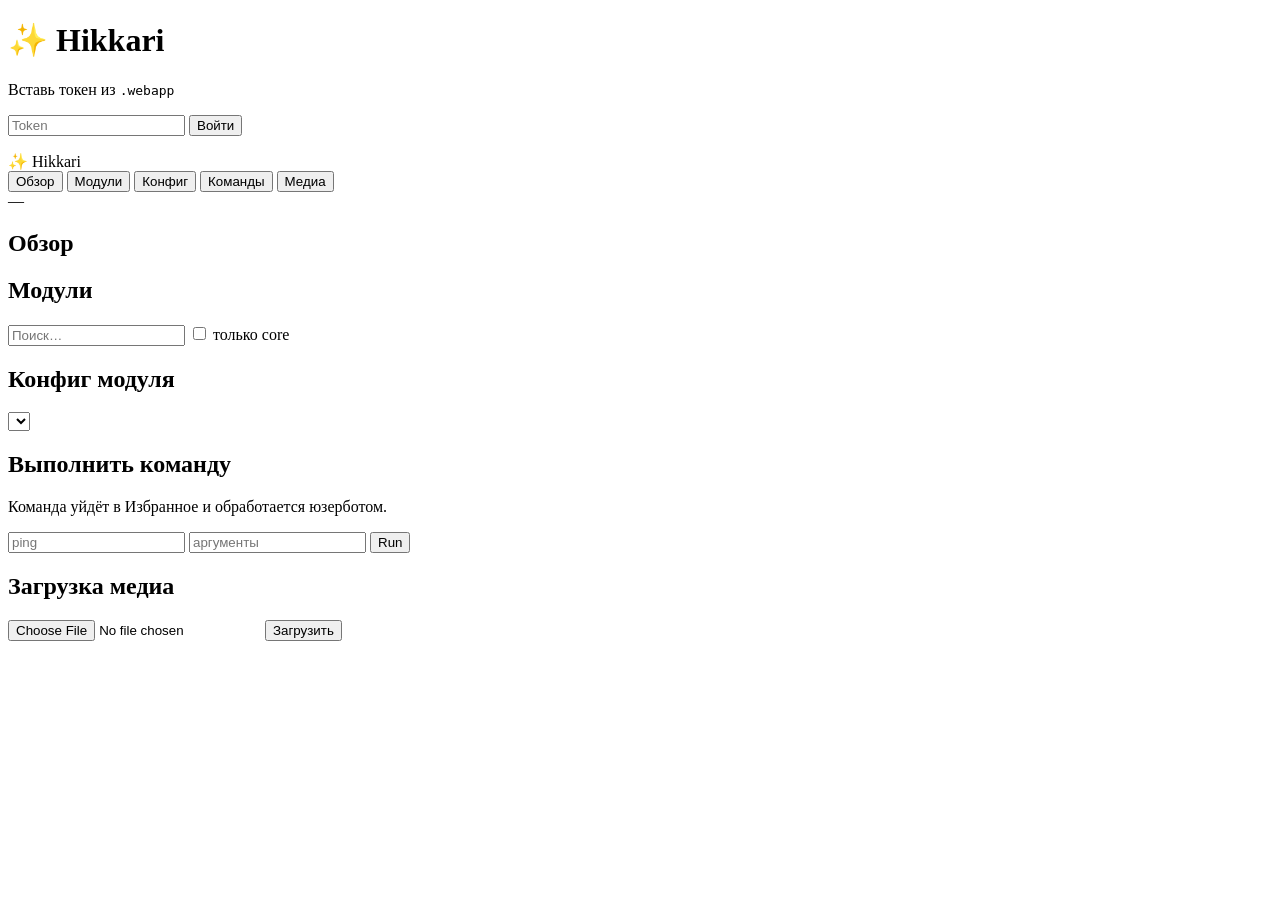
==== hikkari/webapp/static/index.html @ 8691ed08 "Add always-on Hikkari WebApp: configs, modules, commands, media; 1.0.52" ====
<!DOCTYPE html>
<html lang="ru">
<head>
  <meta charset="UTF-8" />
  <meta name="viewport" content="width=device-width, initial-scale=1, maximum-scale=1" />
  <title>Hikkari WebApp</title>
  <link rel="stylesheet" href="/static/app.css" />
</head>
<body>
  <div id="auth" class="panel auth">
    <div class="card">
      <h1>✨ Hikkari</h1>
      <p>Вставь токен из <code>.webapp</code></p>
      <input id="tokenInput" type="password" placeholder="Token" autocomplete="off" />
      <button id="authBtn" class="primary">Войти</button>
      <p id="authErr" class="err"></p>
    </div>
  </div>

  <div id="app" class="hidden">
    <aside class="sidebar">
      <div class="brand">✨ Hikkari</div>
      <nav>
        <button data-tab="dash" class="active">Обзор</button>
        <button data-tab="modules">Модули</button>
        <button data-tab="config">Конфиг</button>
        <button data-tab="run">Команды</button>
        <button data-tab="media">Медиа</button>
      </nav>
      <div class="side-foot" id="sideStatus">—</div>
    </aside>
    <main>
      <section id="tab-dash" class="tab active">
        <h2>Обзор</h2>
        <div class="grid" id="dashCards"></div>
      </section>
      <section id="tab-modules" class="tab">
        <h2>Модули</h2>
        <div class="toolbar">
          <input id="modFilter" placeholder="Поиск…" />
          <label><input type="checkbox" id="coreOnly" /> только core</label>
        </div>
        <div id="modList" class="list"></div>
      </section>
      <section id="tab-config" class="tab">
        <h2>Конфиг модуля</h2>
        <select id="cfgMod"></select>
        <div id="cfgOpts" class="list"></div>
      </section>
      <section id="tab-run" class="tab">
        <h2>Выполнить команду</h2>
        <p class="hint">Команда уйдёт в Избранное и обработается юзерботом.</p>
        <div class="row">
          <input id="cmdName" placeholder="ping" />
          <input id="cmdArgs" placeholder="аргументы" />
          <button id="cmdRun" class="primary">Run</button>
        </div>
        <pre id="cmdOut" class="log"></pre>
      </section>
      <section id="tab-media" class="tab">
        <h2>Загрузка медиа</h2>
        <input type="file" id="fileIn" />
        <button id="uploadBtn" class="primary">Загрузить</button>
        <pre id="upOut" class="log"></pre>
      </section>
    </main>
  </div>
  <script src="/static/app.js"></script>
</body>
</html>
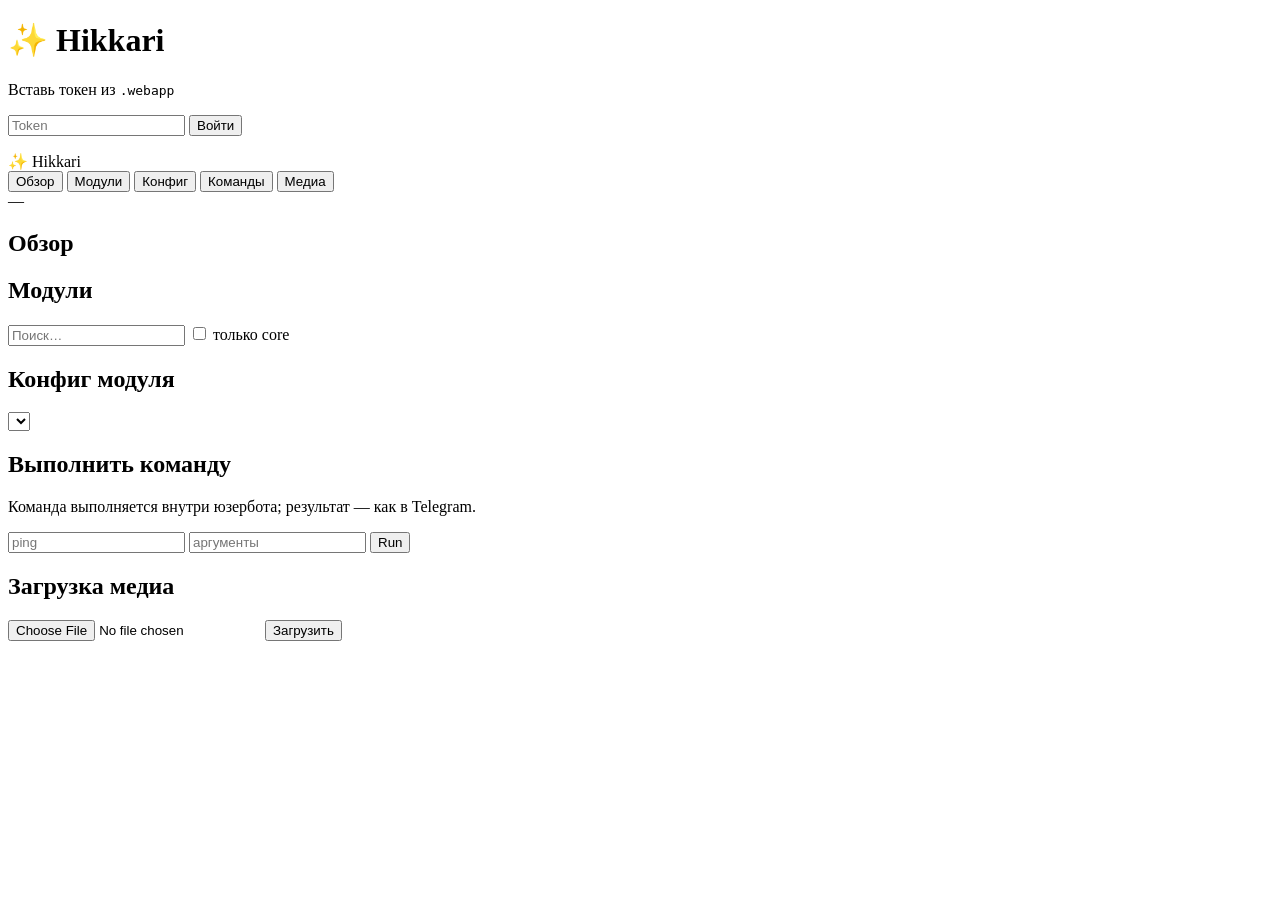
==== commit 29c1df9d: "WebApp: run commands in-process, return output, fix prefix; 1.0.56" ====
--- a/hikkari/webapp/static/index.html
+++ b/hikkari/webapp/static/index.html
@@ -49,7 +49,7 @@
       </section>
       <section id="tab-run" class="tab">
         <h2>Выполнить команду</h2>
-        <p class="hint">Команда уйдёт в Избранное и обработается юзерботом.</p>
+        <p class="hint">Команда выполняется внутри юзербота; результат — как в Telegram.</p>
         <div class="row">
           <input id="cmdName" placeholder="ping" />
           <input id="cmdArgs" placeholder="аргументы" />
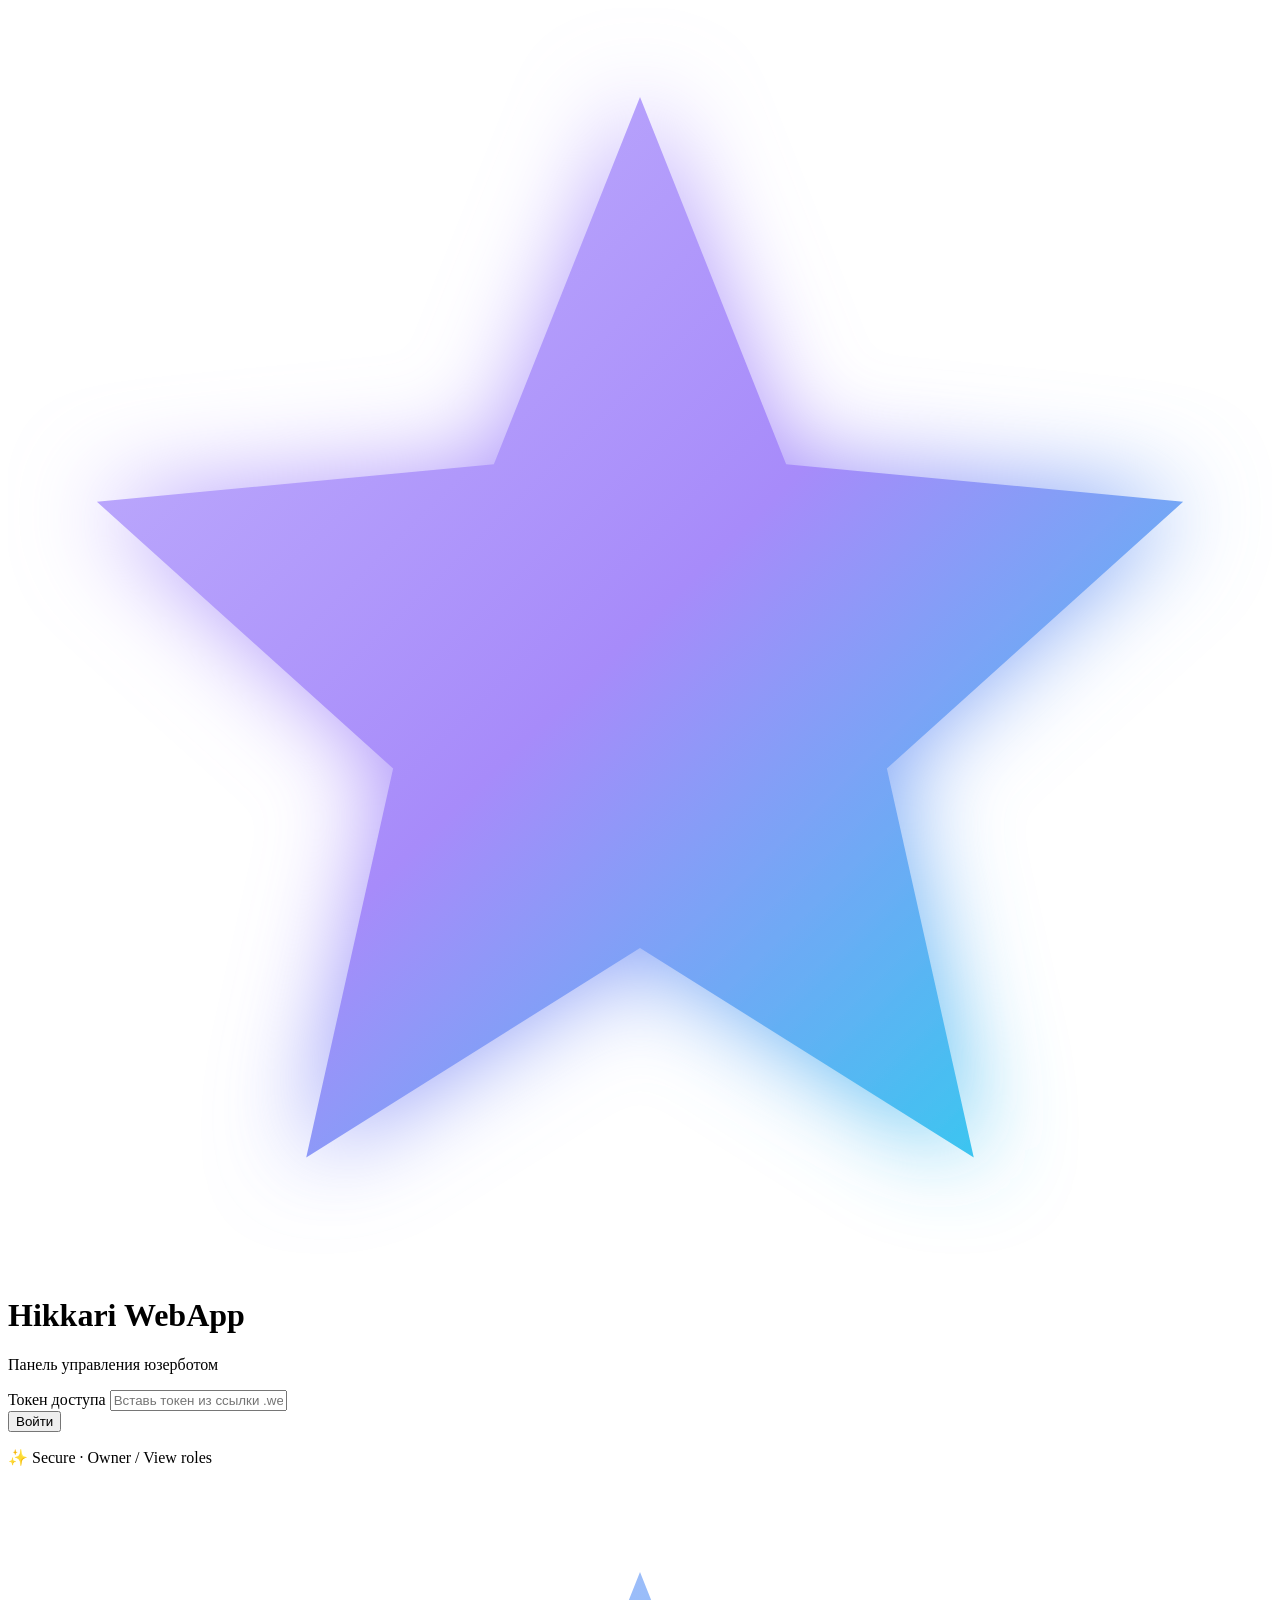
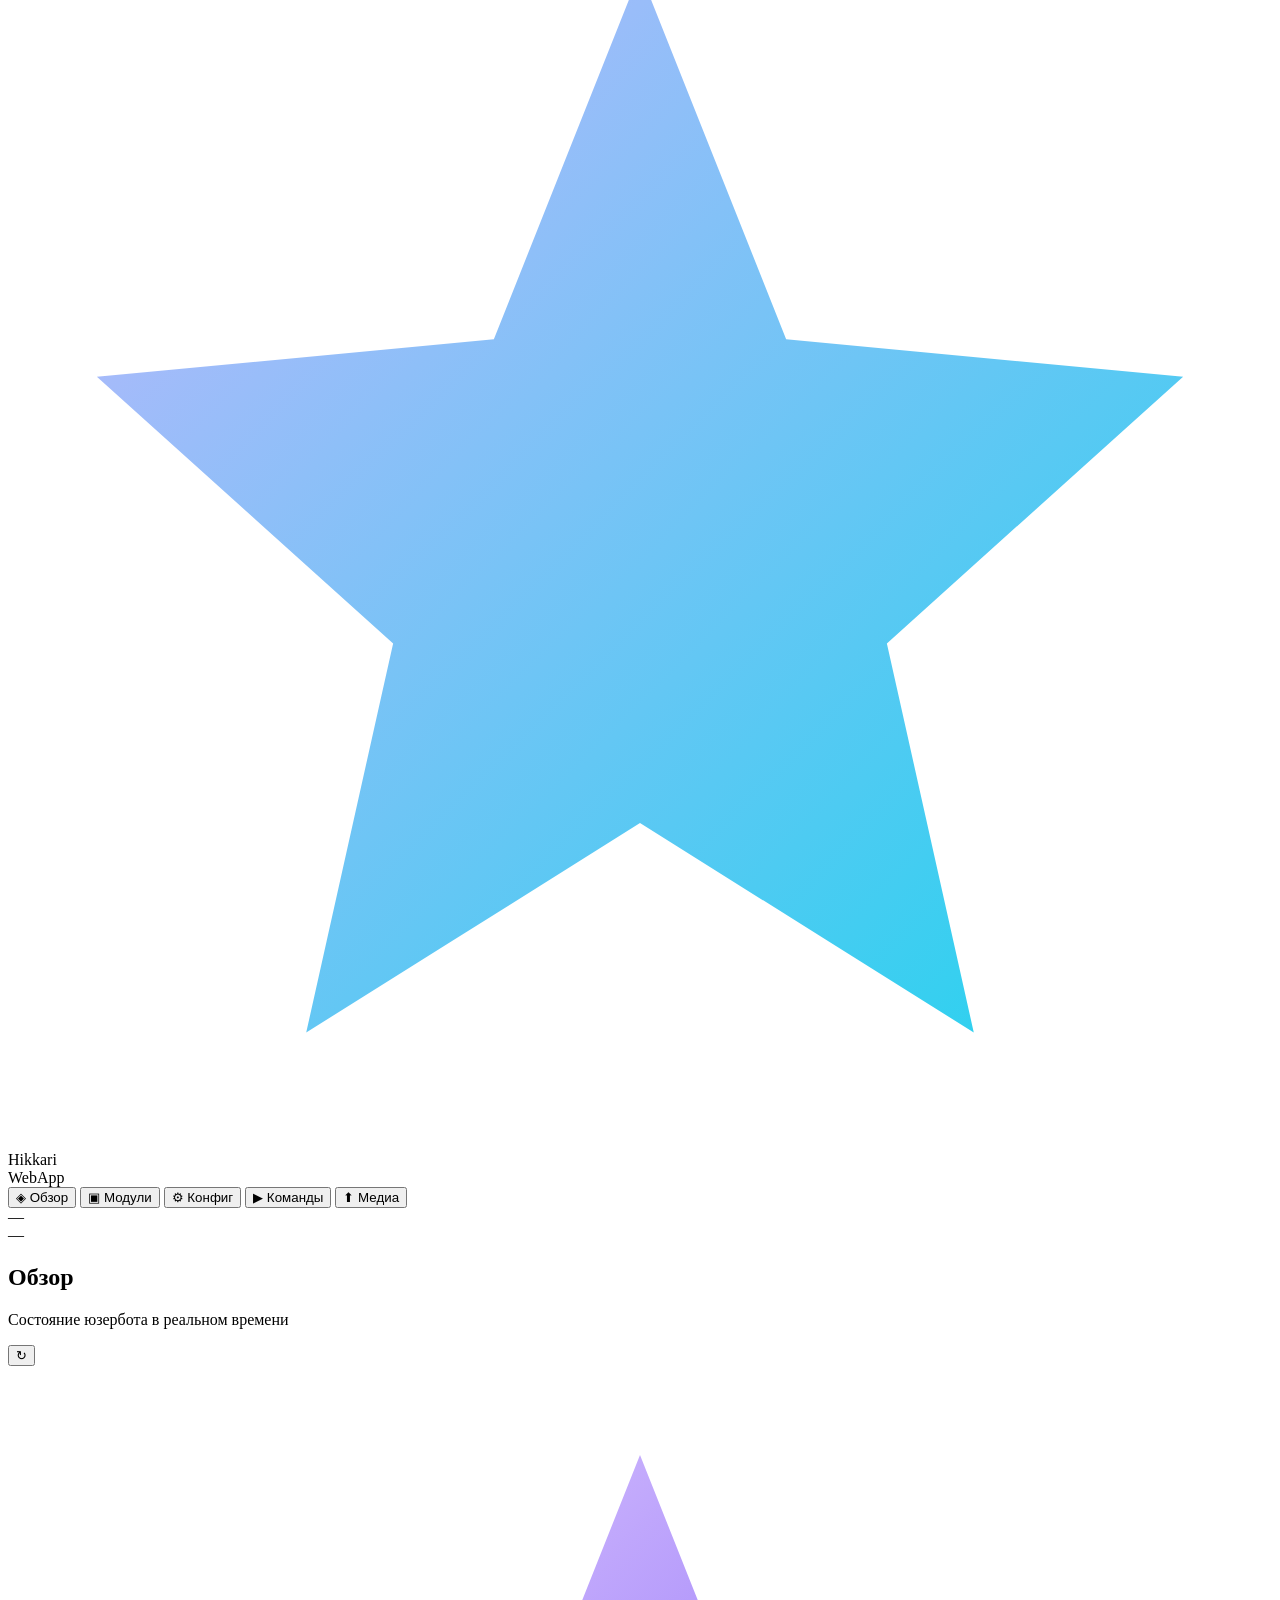
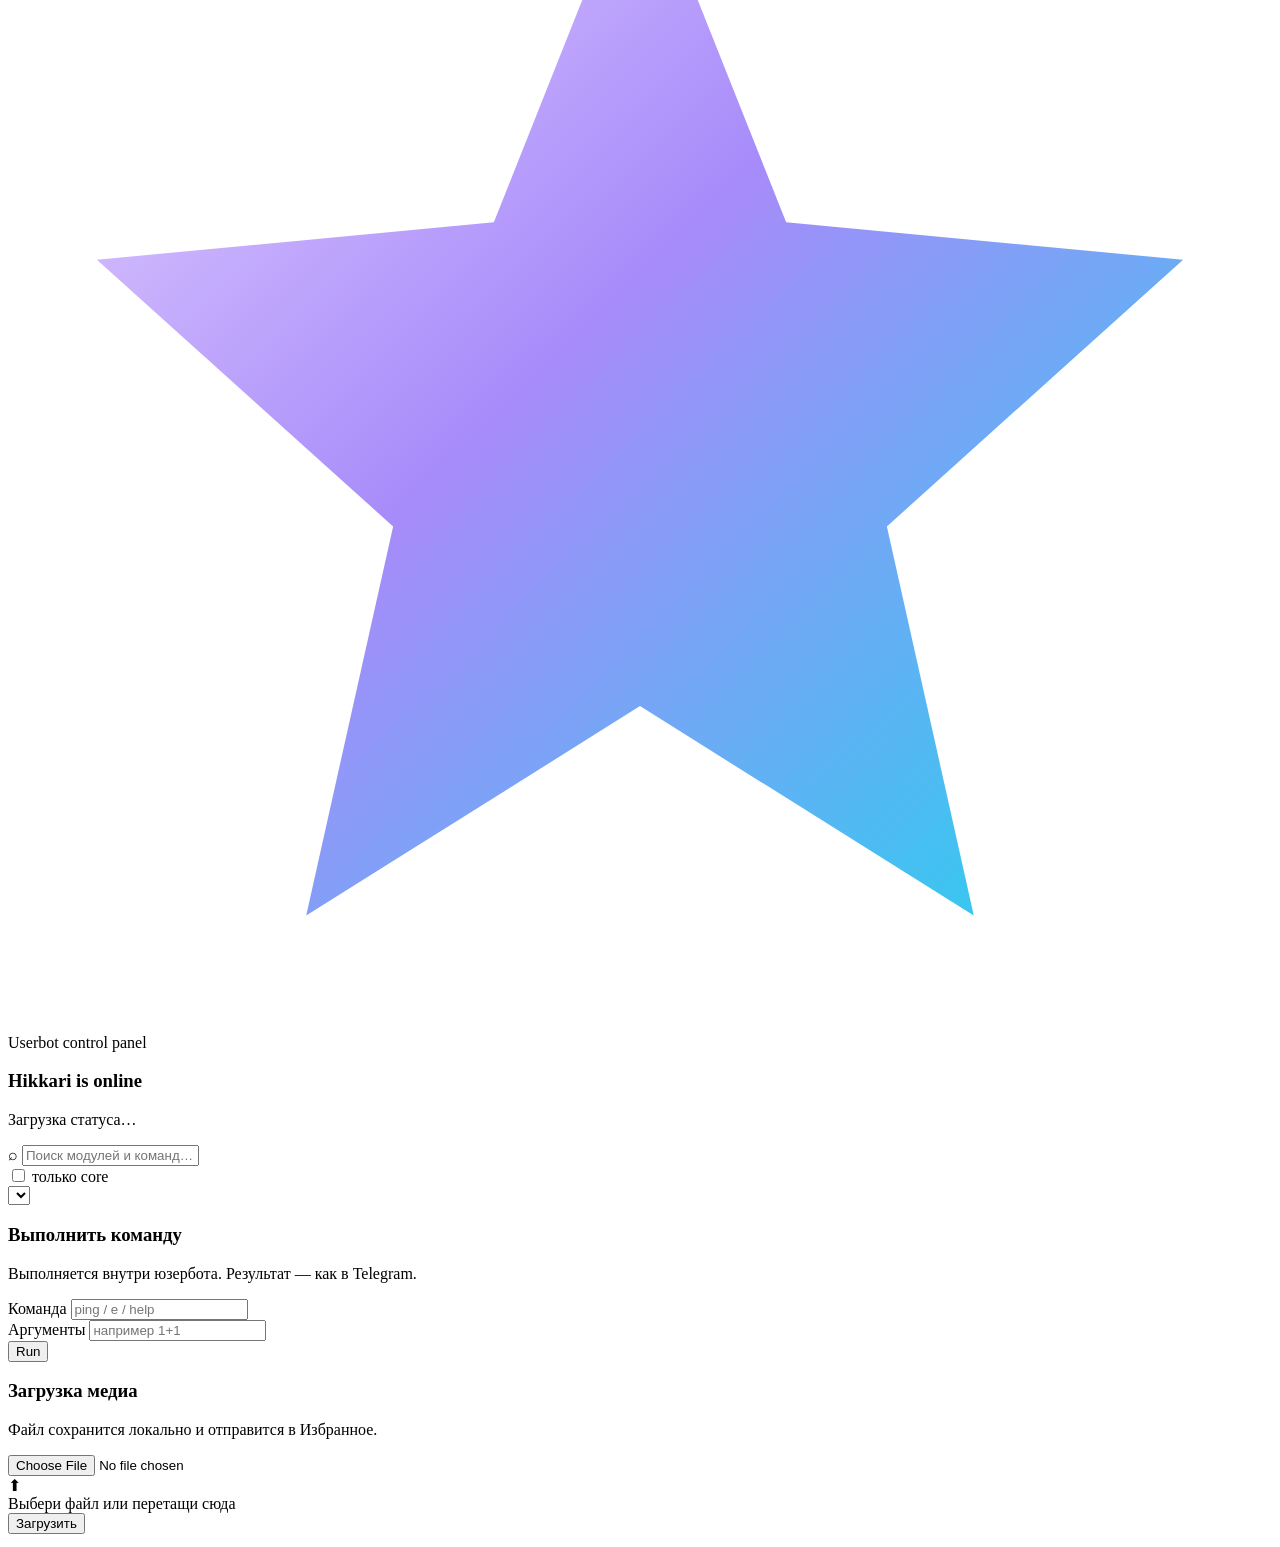
==== commit c885c204: "WebApp UI: star logo, glass theme, detailed layout; 1.0.57" ====
--- a/hikkari/webapp/static/index.html
+++ b/hikkari/webapp/static/index.html
@@ -2,66 +2,166 @@
 <html lang="ru">
 <head>
   <meta charset="UTF-8" />
-  <meta name="viewport" content="width=device-width, initial-scale=1, maximum-scale=1" />
+  <meta name="viewport" content="width=device-width, initial-scale=1, maximum-scale=1, viewport-fit=cover" />
+  <meta name="theme-color" content="#0a0b12" />
   <title>Hikkari WebApp</title>
+  <link rel="preconnect" href="https://fonts.googleapis.com" />
+  <link rel="preconnect" href="https://fonts.gstatic.com" crossorigin />
+  <link href="https://fonts.googleapis.com/css2?family=Outfit:wght@300;400;500;600;700&family=JetBrains+Mono:wght@400;500&display=swap" rel="stylesheet" />
   <link rel="stylesheet" href="/static/app.css" />
+  <link rel="icon" href="data:image/svg+xml,%3Csvg xmlns='http://www.w3.org/2000/svg' viewBox='0 0 64 64'%3E%3Cdefs%3E%3ClinearGradient id='g' x1='0' y1='0' x2='1' y2='1'%3E%3Cstop stop-color='%23A78BFA'/%3E%3Cstop offset='1' stop-color='%2322D3EE'/%3E%3C/linearGradient%3E%3C/defs%3E%3Cpath fill='url(%23g)' d='M32 4l7.2 18.2L58 24l-14 12.6L48 56 32 46.2 16 56l4-19.4L6 24l18.8-1.8z'/%3E%3C/svg%3E" />
 </head>
 <body>
+  <div class="bg-orb orb-a"></div>
+  <div class="bg-orb orb-b"></div>
+  <div class="bg-orb orb-c"></div>
+  <div class="bg-grid"></div>
+
   <div id="auth" class="panel auth">
-    <div class="card">
-      <h1>✨ Hikkari</h1>
-      <p>Вставь токен из <code>.webapp</code></p>
-      <input id="tokenInput" type="password" placeholder="Token" autocomplete="off" />
-      <button id="authBtn" class="primary">Войти</button>
+    <div class="auth-card glass">
+      <div class="logo-wrap">
+        <svg class="logo-star" viewBox="0 0 64 64" aria-hidden="true">
+          <defs>
+            <linearGradient id="starGrad" x1="0%" y1="0%" x2="100%" y2="100%">
+              <stop offset="0%" stop-color="#C4B5FD"/>
+              <stop offset="50%" stop-color="#A78BFA"/>
+              <stop offset="100%" stop-color="#22D3EE"/>
+            </linearGradient>
+            <filter id="starGlow" x="-40%" y="-40%" width="180%" height="180%">
+              <feGaussianBlur stdDeviation="2.5" result="b"/>
+              <feMerge><feMergeNode in="b"/><feMergeNode in="SourceGraphic"/></feMerge>
+            </filter>
+          </defs>
+          <path filter="url(#starGlow)" fill="url(#starGrad)" d="M32 4.5l7.4 18.6 20.1 1.9-15 13.5 4.4 19.7L32 47.6 15.1 58.2l4.4-19.7-15-13.5 20.1-1.9z"/>
+        </svg>
+      </div>
+      <h1>Hikkari <span>WebApp</span></h1>
+      <p class="auth-sub">Панель управления юзерботом</p>
+      <div class="field">
+        <label for="tokenInput">Токен доступа</label>
+        <input id="tokenInput" type="password" placeholder="Вставь токен из ссылки .webapp" autocomplete="off" />
+      </div>
+      <button id="authBtn" class="btn primary block">
+        <span>Войти</span>
+      </button>
       <p id="authErr" class="err"></p>
+      <p class="auth-foot">✨ Secure · Owner / View roles</p>
     </div>
   </div>
 
-  <div id="app" class="hidden">
-    <aside class="sidebar">
-      <div class="brand">✨ Hikkari</div>
+  <div id="app" class="hidden shell">
+    <aside class="sidebar glass">
+      <div class="brand">
+        <svg class="logo-star sm" viewBox="0 0 64 64" aria-hidden="true">
+          <defs>
+            <linearGradient id="starGrad2" x1="0%" y1="0%" x2="100%" y2="100%">
+              <stop offset="0%" stop-color="#C4B5FD"/>
+              <stop offset="100%" stop-color="#22D3EE"/>
+            </linearGradient>
+          </defs>
+          <path fill="url(#starGrad2)" d="M32 4.5l7.4 18.6 20.1 1.9-15 13.5 4.4 19.7L32 47.6 15.1 58.2l4.4-19.7-15-13.5 20.1-1.9z"/>
+        </svg>
+        <div>
+          <div class="brand-title">Hikkari</div>
+          <div class="brand-sub">WebApp</div>
+        </div>
+      </div>
       <nav>
-        <button data-tab="dash" class="active">Обзор</button>
-        <button data-tab="modules">Модули</button>
-        <button data-tab="config">Конфиг</button>
-        <button data-tab="run">Команды</button>
-        <button data-tab="media">Медиа</button>
+        <button data-tab="dash" class="nav-btn active"><span class="ico">◈</span> Обзор</button>
+        <button data-tab="modules" class="nav-btn"><span class="ico">▣</span> Модули</button>
+        <button data-tab="config" class="nav-btn"><span class="ico">⚙</span> Конфиг</button>
+        <button data-tab="run" class="nav-btn"><span class="ico">▶</span> Команды</button>
+        <button data-tab="media" class="nav-btn"><span class="ico">⬆</span> Медиа</button>
       </nav>
-      <div class="side-foot" id="sideStatus">—</div>
+      <div class="side-foot">
+        <div class="pill" id="rolePill">—</div>
+        <div class="side-meta" id="sideStatus">—</div>
+      </div>
     </aside>
-    <main>
+
+    <main class="content">
+      <header class="topbar">
+        <div>
+          <h2 id="pageTitle">Обзор</h2>
+          <p class="page-desc" id="pageDesc">Состояние юзербота в реальном времени</p>
+        </div>
+        <div class="top-actions">
+          <button id="refreshBtn" class="btn ghost" title="Обновить">↻</button>
+        </div>
+      </header>
+
       <section id="tab-dash" class="tab active">
-        <h2>Обзор</h2>
+        <div class="hero glass">
+          <div class="hero-left">
+            <svg class="logo-star lg" viewBox="0 0 64 64" aria-hidden="true">
+              <defs>
+                <linearGradient id="starGrad3" x1="0%" y1="0%" x2="100%" y2="100%">
+                  <stop offset="0%" stop-color="#E9D5FF"/>
+                  <stop offset="45%" stop-color="#A78BFA"/>
+                  <stop offset="100%" stop-color="#22D3EE"/>
+                </linearGradient>
+              </defs>
+              <path fill="url(#starGrad3)" d="M32 4.5l7.4 18.6 20.1 1.9-15 13.5 4.4 19.7L32 47.6 15.1 58.2l4.4-19.7-15-13.5 20.1-1.9z"/>
+            </svg>
+          </div>
+          <div class="hero-right">
+            <div class="eyebrow">Userbot control panel</div>
+            <h3>Hikkari is online</h3>
+            <p id="heroLine">Загрузка статуса…</p>
+          </div>
+        </div>
         <div class="grid" id="dashCards"></div>
       </section>
+
       <section id="tab-modules" class="tab">
-        <h2>Модули</h2>
-        <div class="toolbar">
-          <input id="modFilter" placeholder="Поиск…" />
-          <label><input type="checkbox" id="coreOnly" /> только core</label>
+        <div class="toolbar glass">
+          <div class="search-wrap">
+            <span class="search-ico">⌕</span>
+            <input id="modFilter" placeholder="Поиск модулей и команд…" />
+          </div>
+          <label class="check"><input type="checkbox" id="coreOnly" /> только core</label>
         </div>
         <div id="modList" class="list"></div>
       </section>
+
       <section id="tab-config" class="tab">
-        <h2>Конфиг модуля</h2>
-        <select id="cfgMod"></select>
+        <div class="toolbar glass">
+          <select id="cfgMod"></select>
+        </div>
         <div id="cfgOpts" class="list"></div>
       </section>
+
       <section id="tab-run" class="tab">
-        <h2>Выполнить команду</h2>
-        <p class="hint">Команда выполняется внутри юзербота; результат — как в Telegram.</p>
-        <div class="row">
-          <input id="cmdName" placeholder="ping" />
-          <input id="cmdArgs" placeholder="аргументы" />
-          <button id="cmdRun" class="primary">Run</button>
+        <div class="panel-card glass">
+          <h3 class="card-title">Выполнить команду</h3>
+          <p class="hint">Выполняется внутри юзербота. Результат — как в Telegram.</p>
+          <div class="row">
+            <div class="field grow">
+              <label>Команда</label>
+              <input id="cmdName" placeholder="ping / e / help" />
+            </div>
+            <div class="field grow">
+              <label>Аргументы</label>
+              <input id="cmdArgs" placeholder="например 1+1" />
+            </div>
+            <button id="cmdRun" class="btn primary">Run</button>
+          </div>
+          <pre id="cmdOut" class="log"></pre>
         </div>
-        <pre id="cmdOut" class="log"></pre>
       </section>
+
       <section id="tab-media" class="tab">
-        <h2>Загрузка медиа</h2>
-        <input type="file" id="fileIn" />
-        <button id="uploadBtn" class="primary">Загрузить</button>
-        <pre id="upOut" class="log"></pre>
+        <div class="panel-card glass">
+          <h3 class="card-title">Загрузка медиа</h3>
+          <p class="hint">Файл сохранится локально и отправится в Избранное.</p>
+          <div class="upload-zone" id="dropZone">
+            <input type="file" id="fileIn" />
+            <div class="upload-illus">⬆</div>
+            <div>Выбери файл или перетащи сюда</div>
+          </div>
+          <button id="uploadBtn" class="btn primary block">Загрузить</button>
+          <pre id="upOut" class="log"></pre>
+        </div>
       </section>
     </main>
   </div>
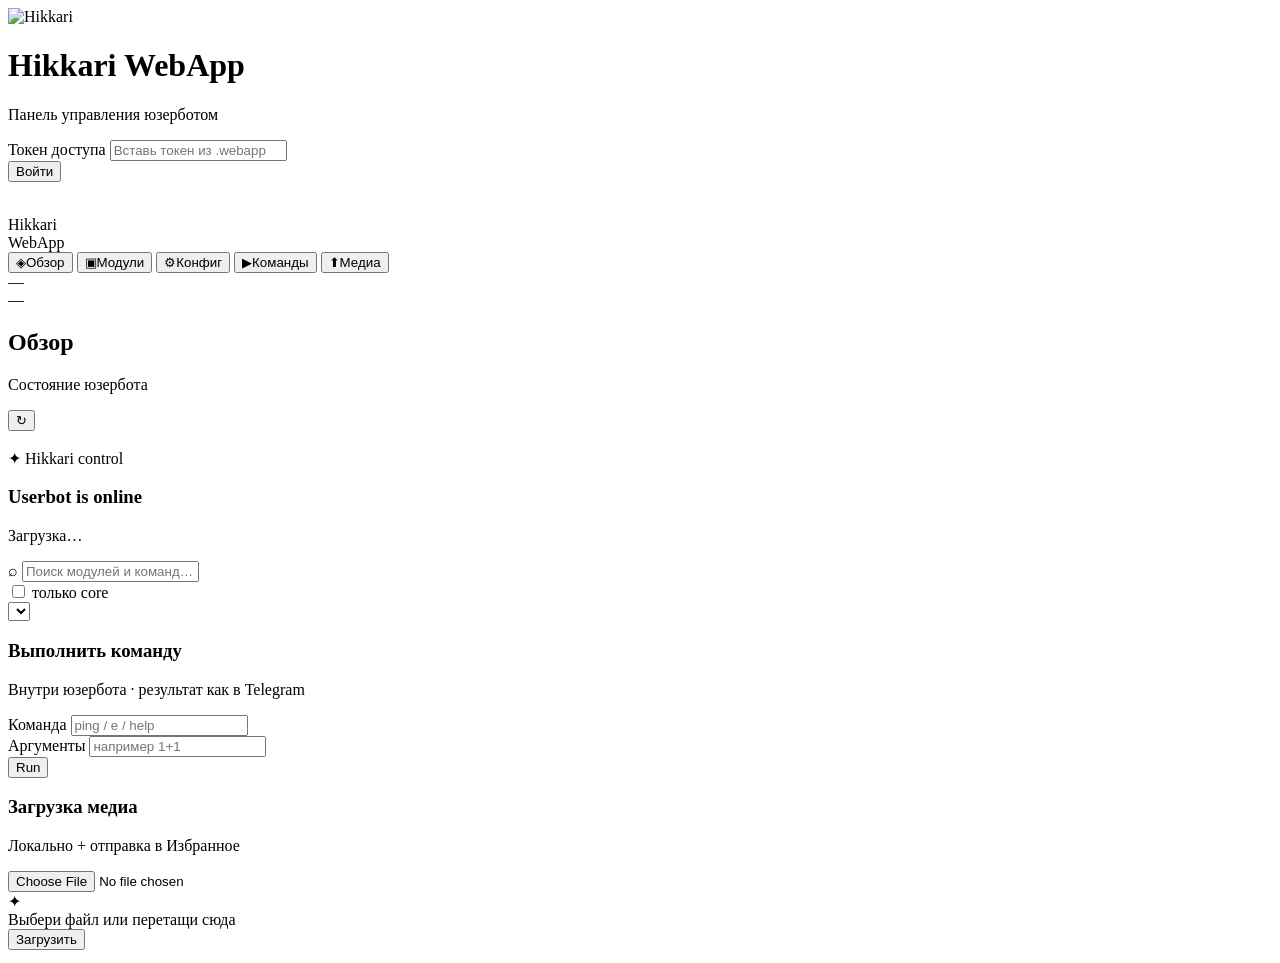
==== commit c9c4f1df: "WebApp: real star logo, black glow UI, ripples and polish; 1.0.63" ====
--- a/hikkari/webapp/static/index.html
+++ b/hikkari/webapp/static/index.html
@@ -3,75 +3,62 @@
 <head>
   <meta charset="UTF-8" />
   <meta name="viewport" content="width=device-width, initial-scale=1, maximum-scale=1, viewport-fit=cover" />
-  <meta name="theme-color" content="#0a0b12" />
+  <meta name="theme-color" content="#000000" />
   <title>Hikkari WebApp</title>
   <link rel="preconnect" href="https://fonts.googleapis.com" />
   <link rel="preconnect" href="https://fonts.gstatic.com" crossorigin />
-  <link href="https://fonts.googleapis.com/css2?family=Outfit:wght@300;400;500;600;700&family=JetBrains+Mono:wght@400;500&display=swap" rel="stylesheet" />
+  <link href="https://fonts.googleapis.com/css2?family=Outfit:wght@300;400;500;600;700;800&family=JetBrains+Mono:wght@400;500&display=swap" rel="stylesheet" />
   <link rel="stylesheet" href="/static/app.css" />
-  <link rel="icon" href="data:image/svg+xml,%3Csvg xmlns='http://www.w3.org/2000/svg' viewBox='0 0 64 64'%3E%3Cdefs%3E%3ClinearGradient id='g' x1='0' y1='0' x2='1' y2='1'%3E%3Cstop stop-color='%23A78BFA'/%3E%3Cstop offset='1' stop-color='%2322D3EE'/%3E%3C/linearGradient%3E%3C/defs%3E%3Cpath fill='url(%23g)' d='M32 4l7.2 18.2L58 24l-14 12.6L48 56 32 46.2 16 56l4-19.4L6 24l18.8-1.8z'/%3E%3C/svg%3E" />
+  <link rel="icon" href="/static/logo-star.jpg" />
 </head>
 <body>
-  <div class="bg-orb orb-a"></div>
-  <div class="bg-orb orb-b"></div>
-  <div class="bg-orb orb-c"></div>
+  <div class="bg-void"></div>
   <div class="bg-grid"></div>
+  <div class="bg-vignette"></div>
+  <div class="spark-layer" id="sparks" aria-hidden="true"></div>
 
-  <div id="auth" class="panel auth">
-    <div class="auth-card glass">
-      <div class="logo-wrap">
-        <svg class="logo-star" viewBox="0 0 64 64" aria-hidden="true">
-          <defs>
-            <linearGradient id="starGrad" x1="0%" y1="0%" x2="100%" y2="100%">
-              <stop offset="0%" stop-color="#C4B5FD"/>
-              <stop offset="50%" stop-color="#A78BFA"/>
-              <stop offset="100%" stop-color="#22D3EE"/>
-            </linearGradient>
-            <filter id="starGlow" x="-40%" y="-40%" width="180%" height="180%">
-              <feGaussianBlur stdDeviation="2.5" result="b"/>
-              <feMerge><feMergeNode in="b"/><feMergeNode in="SourceGraphic"/></feMerge>
-            </filter>
-          </defs>
-          <path filter="url(#starGlow)" fill="url(#starGrad)" d="M32 4.5l7.4 18.6 20.1 1.9-15 13.5 4.4 19.7L32 47.6 15.1 58.2l4.4-19.7-15-13.5 20.1-1.9z"/>
-        </svg>
+  <!-- AUTH -->
+  <div id="auth" class="auth-screen">
+    <div class="auth-card glass elevate">
+      <div class="logo-burst">
+        <div class="logo-ring"></div>
+        <div class="logo-ring delay"></div>
+        <img class="logo-img" src="/static/logo-star.jpg" alt="Hikkari" />
       </div>
-      <h1>Hikkari <span>WebApp</span></h1>
+      <h1 class="title-glow">Hikkari <span>WebApp</span></h1>
       <p class="auth-sub">Панель управления юзерботом</p>
       <div class="field">
         <label for="tokenInput">Токен доступа</label>
-        <input id="tokenInput" type="password" placeholder="Вставь токен из ссылки .webapp" autocomplete="off" />
+        <input id="tokenInput" type="password" placeholder="Вставь токен из .webapp" autocomplete="off" />
       </div>
-      <button id="authBtn" class="btn primary block">
+      <button id="authBtn" class="btn primary block ripple-btn">
         <span>Войти</span>
       </button>
       <p id="authErr" class="err"></p>
-      <p class="auth-foot">✨ Secure · Owner / View roles</p>
+      <div class="auth-decor">
+        <span class="dot"></span><span class="dot"></span><span class="dot"></span>
+      </div>
     </div>
   </div>
 
+  <!-- APP -->
   <div id="app" class="hidden shell">
     <aside class="sidebar glass">
       <div class="brand">
-        <svg class="logo-star sm" viewBox="0 0 64 64" aria-hidden="true">
-          <defs>
-            <linearGradient id="starGrad2" x1="0%" y1="0%" x2="100%" y2="100%">
-              <stop offset="0%" stop-color="#C4B5FD"/>
-              <stop offset="100%" stop-color="#22D3EE"/>
-            </linearGradient>
-          </defs>
-          <path fill="url(#starGrad2)" d="M32 4.5l7.4 18.6 20.1 1.9-15 13.5 4.4 19.7L32 47.6 15.1 58.2l4.4-19.7-15-13.5 20.1-1.9z"/>
-        </svg>
+        <div class="brand-logo">
+          <img src="/static/logo-star.jpg" alt="" />
+        </div>
         <div>
           <div class="brand-title">Hikkari</div>
           <div class="brand-sub">WebApp</div>
         </div>
       </div>
       <nav>
-        <button data-tab="dash" class="nav-btn active"><span class="ico">◈</span> Обзор</button>
-        <button data-tab="modules" class="nav-btn"><span class="ico">▣</span> Модули</button>
-        <button data-tab="config" class="nav-btn"><span class="ico">⚙</span> Конфиг</button>
-        <button data-tab="run" class="nav-btn"><span class="ico">▶</span> Команды</button>
-        <button data-tab="media" class="nav-btn"><span class="ico">⬆</span> Медиа</button>
+        <button data-tab="dash" class="nav-btn active ripple-btn"><span class="ico">◈</span><span>Обзор</span></button>
+        <button data-tab="modules" class="nav-btn ripple-btn"><span class="ico">▣</span><span>Модули</span></button>
+        <button data-tab="config" class="nav-btn ripple-btn"><span class="ico">⚙</span><span>Конфиг</span></button>
+        <button data-tab="run" class="nav-btn ripple-btn"><span class="ico">▶</span><span>Команды</span></button>
+        <button data-tab="media" class="nav-btn ripple-btn"><span class="ico">⬆</span><span>Медиа</span></button>
       </nav>
       <div class="side-foot">
         <div class="pill" id="rolePill">—</div>
@@ -83,32 +70,23 @@
       <header class="topbar">
         <div>
           <h2 id="pageTitle">Обзор</h2>
-          <p class="page-desc" id="pageDesc">Состояние юзербота в реальном времени</p>
+          <p class="page-desc" id="pageDesc">Состояние юзербота</p>
         </div>
-        <div class="top-actions">
-          <button id="refreshBtn" class="btn ghost" title="Обновить">↻</button>
-        </div>
+        <button id="refreshBtn" class="btn ghost ripple-btn" title="Обновить">↻</button>
       </header>
 
       <section id="tab-dash" class="tab active">
-        <div class="hero glass">
-          <div class="hero-left">
-            <svg class="logo-star lg" viewBox="0 0 64 64" aria-hidden="true">
-              <defs>
-                <linearGradient id="starGrad3" x1="0%" y1="0%" x2="100%" y2="100%">
-                  <stop offset="0%" stop-color="#E9D5FF"/>
-                  <stop offset="45%" stop-color="#A78BFA"/>
-                  <stop offset="100%" stop-color="#22D3EE"/>
-                </linearGradient>
-              </defs>
-              <path fill="url(#starGrad3)" d="M32 4.5l7.4 18.6 20.1 1.9-15 13.5 4.4 19.7L32 47.6 15.1 58.2l4.4-19.7-15-13.5 20.1-1.9z"/>
-            </svg>
+        <div class="hero glass elevate">
+          <div class="hero-star">
+            <div class="logo-ring soft"></div>
+            <img src="/static/logo-star.jpg" alt="" class="logo-img lg" />
           </div>
-          <div class="hero-right">
-            <div class="eyebrow">Userbot control panel</div>
-            <h3>Hikkari is online</h3>
-            <p id="heroLine">Загрузка статуса…</p>
+          <div class="hero-text">
+            <div class="eyebrow">✦ Hikkari control</div>
+            <h3>Userbot is online</h3>
+            <p id="heroLine">Загрузка…</p>
           </div>
+          <div class="hero-shine"></div>
         </div>
         <div class="grid" id="dashCards"></div>
       </section>
@@ -132,9 +110,9 @@
       </section>
 
       <section id="tab-run" class="tab">
-        <div class="panel-card glass">
+        <div class="panel-card glass elevate">
           <h3 class="card-title">Выполнить команду</h3>
-          <p class="hint">Выполняется внутри юзербота. Результат — как в Telegram.</p>
+          <p class="hint">Внутри юзербота · результат как в Telegram</p>
           <div class="row">
             <div class="field grow">
               <label>Команда</label>
@@ -144,22 +122,22 @@
               <label>Аргументы</label>
               <input id="cmdArgs" placeholder="например 1+1" />
             </div>
-            <button id="cmdRun" class="btn primary">Run</button>
+            <button id="cmdRun" class="btn primary ripple-btn">Run</button>
           </div>
           <pre id="cmdOut" class="log"></pre>
         </div>
       </section>
 
       <section id="tab-media" class="tab">
-        <div class="panel-card glass">
+        <div class="panel-card glass elevate">
           <h3 class="card-title">Загрузка медиа</h3>
-          <p class="hint">Файл сохранится локально и отправится в Избранное.</p>
+          <p class="hint">Локально + отправка в Избранное</p>
           <div class="upload-zone" id="dropZone">
             <input type="file" id="fileIn" />
-            <div class="upload-illus">⬆</div>
+            <div class="upload-illus">✦</div>
             <div>Выбери файл или перетащи сюда</div>
           </div>
-          <button id="uploadBtn" class="btn primary block">Загрузить</button>
+          <button id="uploadBtn" class="btn primary block ripple-btn">Загрузить</button>
           <pre id="upOut" class="log"></pre>
         </div>
       </section>
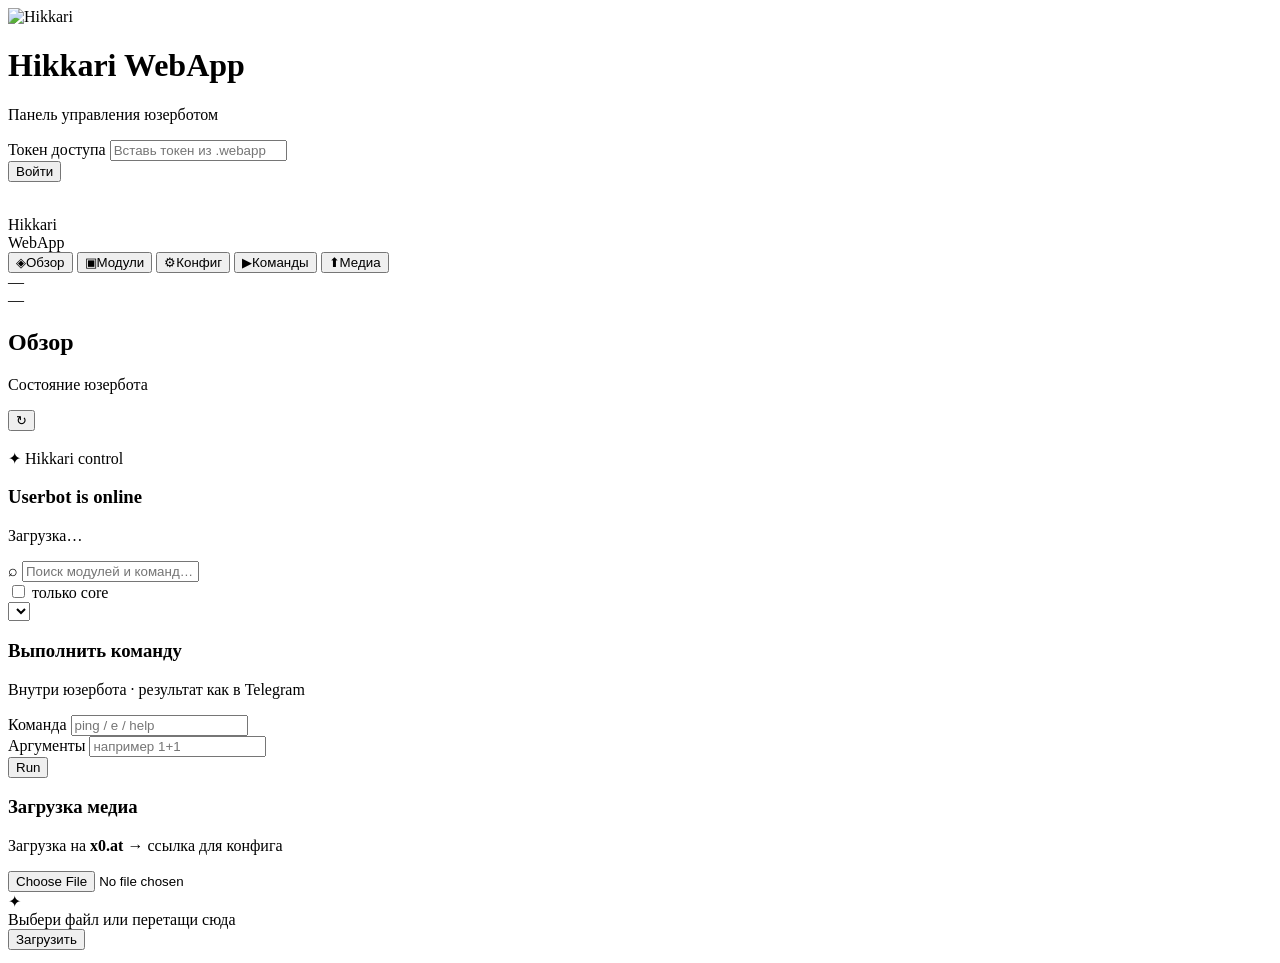
==== commit 8c717530: "Remove first-login WebUI; WebApp x0.at upload; star avatar for bot/groups; 1.0.84" ====
--- a/hikkari/webapp/static/index.html
+++ b/hikkari/webapp/static/index.html
@@ -131,7 +131,7 @@
       <section id="tab-media" class="tab">
         <div class="panel-card glass elevate">
           <h3 class="card-title">Загрузка медиа</h3>
-          <p class="hint">Локально + отправка в Избранное</p>
+          <p class="hint">Загрузка на <b>x0.at</b> → ссылка для конфига</p>
           <div class="upload-zone" id="dropZone">
             <input type="file" id="fileIn" />
             <div class="upload-illus">✦</div>
